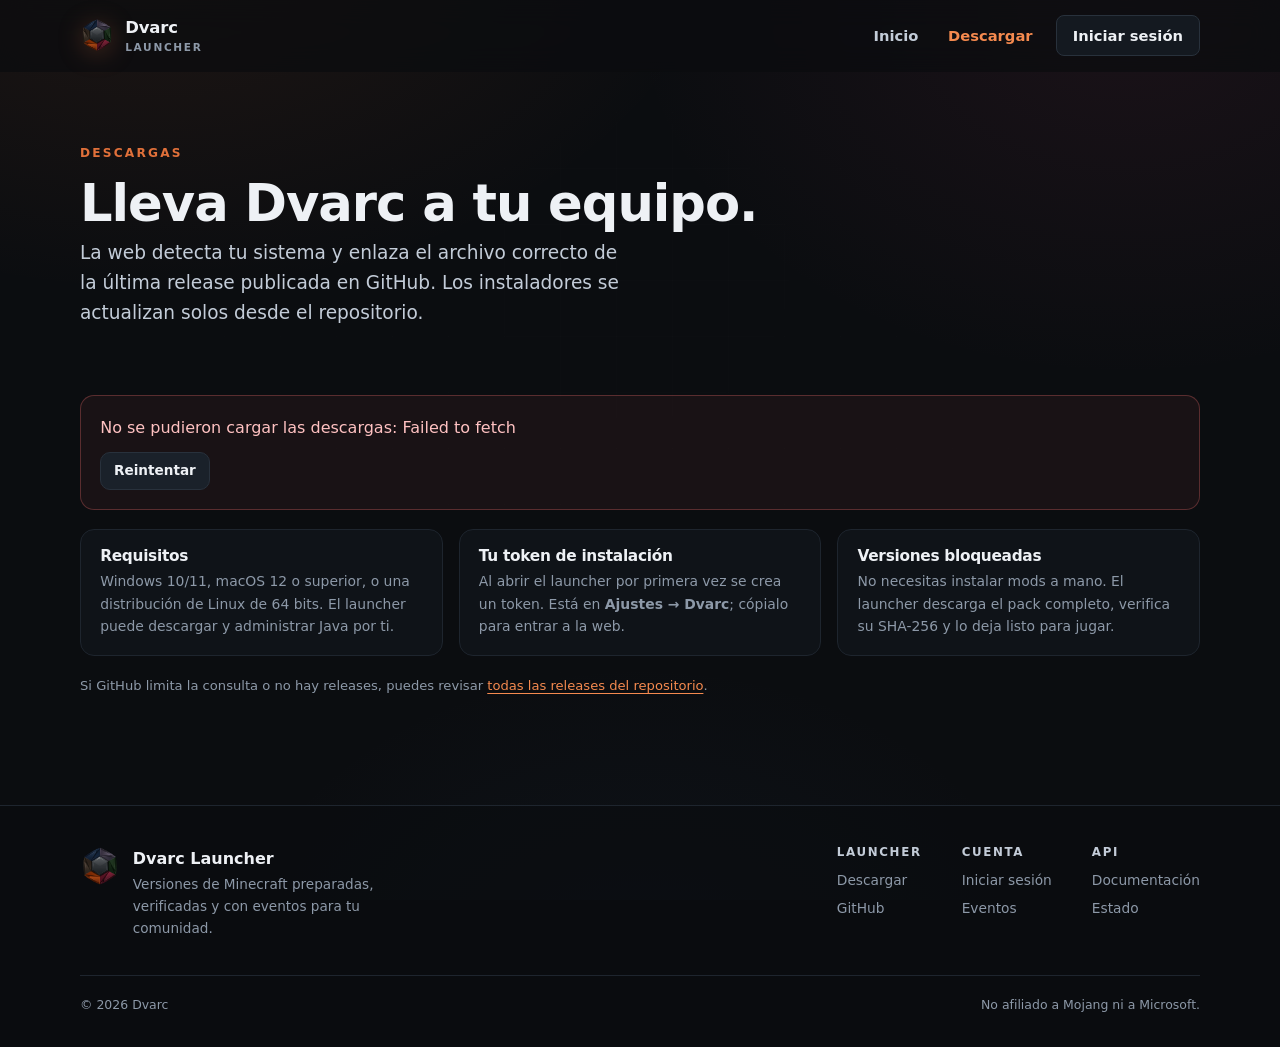
==== download.html @ 33a2f91e "Initial commit" ====
<!DOCTYPE html>
<html lang="es">
  <head>
    <meta charset="UTF-8" />
    <meta name="viewport" content="width=device-width, initial-scale=1.0" />
    <title>Descargar — Dvarc Launcher</title>
    <meta
      name="description"
      content="Descarga la última versión de Dvarc Launcher para Windows, macOS o Linux."
    />
    <meta name="theme-color" content="#0b0d10" />
    <link rel="icon" href="assets/img/favicon.ico" sizes="any" />
    <link rel="icon" type="image/png" href="assets/img/favicon.png" />
    <link rel="apple-touch-icon" href="assets/img/apple-touch-icon.png" />
    <link rel="stylesheet" href="assets/css/style.css" />
  </head>
  <body data-page="download">
    <a class="skip-link" href="#contenido">Saltar al contenido</a>

    <header class="site-header">
      <div class="container">
        <a class="brand" href="index.html" aria-label="Dvarc Launcher — inicio">
          <img src="assets/img/logo.png" alt="" width="34" height="34" />
          <span>Dvarc<small>Launcher</small></span>
        </a>
        <button
          class="nav-toggle"
          type="button"
          aria-expanded="false"
          aria-controls="site-nav"
          aria-label="Abrir menú de navegación"
        >
          <span></span>
        </button>
        <nav class="site-nav" id="site-nav" aria-label="Principal">
          <a href="index.html">Inicio</a>
          <a href="download.html">Descargar</a>
          <a href="panel.html" class="nav-cta" data-auth="in">Mi panel</a>
          <a href="login.html" class="nav-cta" data-auth="out">Iniciar sesión</a>
        </nav>
      </div>
    </header>

    <main id="contenido">
      <section class="page-head">
        <div class="container">
          <p class="eyebrow">Descargas</p>
          <h1>Lleva Dvarc a tu equipo.</h1>
          <p class="hero-lead">
            La web detecta tu sistema y enlaza el archivo correcto de la última release publicada en
            GitHub. Los instaladores se actualizan solos desde el repositorio.
          </p>
        </div>
      </section>

      <section class="section" style="padding-top: 0">
        <div class="container">
          <div class="os-tabs" id="os-tabs" role="tablist" aria-label="Sistema operativo"></div>
          <p id="release-status" class="hint" role="status" aria-live="polite" style="margin-bottom: 1rem">
            Buscando la última versión…
          </p>

          <div id="release-root" aria-live="polite">
            <div class="skeleton" style="height: 230px" aria-hidden="true"></div>
          </div>

          <details class="assets" id="asset-details" hidden>
            <summary>Ver todos los archivos de la release</summary>
            <div>
              <ul class="asset-list" id="asset-list"></ul>
            </div>
          </details>

          <div class="note-grid">
            <div class="note">
              <h3>Requisitos</h3>
              <p>
                Windows 10/11, macOS 12 o superior, o una distribución de Linux de 64 bits. El
                launcher puede descargar y administrar Java por ti.
              </p>
            </div>
            <div class="note">
              <h3>Tu token de instalación</h3>
              <p>
                Al abrir el launcher por primera vez se crea un token. Está en
                <strong>Ajustes → Dvarc</strong>; cópialo para entrar a la web.
              </p>
            </div>
            <div class="note">
              <h3>Versiones bloqueadas</h3>
              <p>
                No necesitas instalar mods a mano. El launcher descarga el pack completo, verifica su
                SHA-256 y lo deja listo para jugar.
              </p>
            </div>
          </div>

          <p class="hint" style="margin-top: 1.2rem">
            Si GitHub limita la consulta o no hay releases, puedes revisar
            <a href="https://github.com/devapurc/DvarcLauncher/releases" target="_blank" rel="noopener noreferrer"
              >todas las releases del repositorio</a
            >.
          </p>
        </div>
      </section>
    </main>

    <footer class="site-footer">
      <div class="container">
        <div class="footer-grid">
          <div class="footer-brand">
            <img src="assets/img/logo.png" alt="" width="40" height="40" />
            <div>
              <strong>Dvarc Launcher</strong>
              <p>Versiones de Minecraft preparadas, verificadas y con eventos para tu comunidad.</p>
            </div>
          </div>
          <div class="footer-links">
            <div>
              <h2>Launcher</h2>
              <a href="download.html">Descargar</a>
              <a href="https://github.com/devapurc/DvarcLauncher" target="_blank" rel="noopener noreferrer">GitHub</a>
            </div>
            <div>
              <h2>Cuenta</h2>
              <a href="login.html">Iniciar sesión</a>
              <a href="panel.html">Eventos</a>
            </div>
            <div>
              <h2>API</h2>
              <a href="https://dvarc.api.apurc.online/docs" target="_blank" rel="noopener noreferrer">Documentación</a>
              <a href="https://dvarc.api.apurc.online/api/v1/health" target="_blank" rel="noopener noreferrer">Estado</a>
            </div>
          </div>
        </div>
        <div class="footer-bottom">
          <span>© <span id="footer-year">2026</span> Dvarc</span>
          <span>No afiliado a Mojang ni a Microsoft.</span>
        </div>
      </div>
    </footer>

    <script src="assets/js/config.js" defer></script>
    <script src="assets/js/api.js" defer></script>
    <script src="assets/js/auth.js" defer></script>
    <script src="assets/js/events.js" defer></script>
    <script src="assets/js/download.js" defer></script>
    <script src="assets/js/main.js" defer></script>
  </body>
</html>
---- assets/css/style.css ----
/* Dvarc — estilos del sitio público
 * Paleta tomada del logo: carbón, óxido, vino, verde y azul profundo.
 */

:root {
  color-scheme: dark;

  --bg: #0b0d10;
  --bg-soft: #0f1318;
  --surface: #141920;
  --surface-raised: #1a212a;
  --surface-hover: #202833;
  --line: #28313c;
  --line-soft: #1e252e;

  --text: #eef1f5;
  --text-soft: #c3ccd8;
  --muted: #8d99a8;

  --accent: #e0703a;
  --accent-bright: #f58a4f;
  --accent-deep: #b04a1f;
  --wine: #a83e63;
  --green: #4c8a63;
  --navy: #3a5f92;
  --purple: #756090;

  --danger: #f26d6d;
  --ok: #5fd08a;

  --radius-sm: 8px;
  --radius: 14px;
  --radius-lg: 22px;

  --shadow: 0 24px 60px -30px rgb(0 0 0 / 0.9);
  --shadow-soft: 0 14px 40px -24px rgb(0 0 0 / 0.8);

  --font-sans: ui-sans-serif, system-ui, -apple-system, "Segoe UI", Roboto, "Helvetica Neue", Arial, sans-serif;
  --font-mono: ui-monospace, "Cascadia Code", "SFMono-Regular", Consolas, "Liberation Mono", monospace;

  --max-width: 1120px;
  --header-height: 72px;
}

*,
*::before,
*::after {
  box-sizing: border-box;
}

html {
  scroll-behavior: smooth;
  -webkit-text-size-adjust: 100%;
}

body {
  margin: 0;
  min-height: 100vh;
  background: var(--bg);
  color: var(--text);
  font-family: var(--font-sans);
  font-size: 16px;
  line-height: 1.6;
  -webkit-font-smoothing: antialiased;
  text-rendering: optimizeLegibility;
}

body::before {
  content: "";
  position: fixed;
  inset: 0;
  z-index: -2;
  pointer-events: none;
  background:
    radial-gradient(60rem 40rem at 12% -10%, rgb(224 112 58 / 0.10), transparent 60%),
    radial-gradient(50rem 38rem at 88% 0%, rgb(168 62 99 / 0.10), transparent 62%),
    radial-gradient(44rem 34rem at 50% 110%, rgb(58 95 146 / 0.08), transparent 60%),
    var(--bg);
}

body::after {
  content: "";
  position: fixed;
  inset: 0;
  z-index: -1;
  pointer-events: none;
  opacity: 0.35;
  background-image:
    linear-gradient(to right, rgb(255 255 255 / 0.028) 1px, transparent 1px),
    linear-gradient(to bottom, rgb(255 255 255 / 0.028) 1px, transparent 1px);
  background-size: 56px 56px;
  mask-image: radial-gradient(circle at 50% 30%, #000 0%, transparent 78%);
}

img,
svg {
  display: block;
  max-width: 100%;
}

a {
  color: var(--accent-bright);
  text-decoration-thickness: 1px;
  text-underline-offset: 3px;
}

a:hover {
  color: #ffb184;
}

h1,
h2,
h3,
h4 {
  margin: 0 0 0.5em;
  line-height: 1.12;
  letter-spacing: -0.02em;
  text-wrap: balance;
}

h1 {
  font-size: clamp(2.4rem, 6vw, 4.25rem);
  font-weight: 760;
}

h2 {
  font-size: clamp(1.7rem, 3.4vw, 2.5rem);
  font-weight: 720;
}

h3 {
  font-size: 1.18rem;
  font-weight: 660;
}

p {
  margin: 0 0 1em;
}

code,
pre {
  font-family: var(--font-mono);
}

:focus-visible {
  outline: 2px solid var(--accent-bright);
  outline-offset: 3px;
  border-radius: 4px;
}

::selection {
  background: rgb(224 112 58 / 0.35);
  color: #fff;
}

.container {
  width: min(100% - 2.5rem, var(--max-width));
  margin-inline: auto;
}

.skip-link {
  position: absolute;
  left: 1rem;
  top: -4rem;
  z-index: 100;
  padding: 0.65rem 1rem;
  background: var(--accent);
  color: #160a04;
  font-weight: 700;
  border-radius: var(--radius-sm);
  transition: top 150ms ease;
}

.skip-link:focus {
  top: 1rem;
  color: #160a04;
}

/* ---------------------------------------------------------------- header */

.site-header {
  position: sticky;
  top: 0;
  z-index: 40;
  height: var(--header-height);
  display: flex;
  align-items: center;
  border-bottom: 1px solid transparent;
  background: rgb(11 13 16 / 0.74);
  backdrop-filter: blur(14px);
  -webkit-backdrop-filter: blur(14px);
  transition: border-color 180ms ease, background 180ms ease;
}

.site-header.is-scrolled {
  border-bottom-color: var(--line-soft);
  background: rgb(11 13 16 / 0.92);
}

.site-header .container {
  display: flex;
  align-items: center;
  gap: 1.5rem;
}

.brand {
  display: inline-flex;
  align-items: center;
  gap: 0.7rem;
  color: var(--text);
  text-decoration: none;
  font-weight: 720;
  letter-spacing: -0.01em;
  white-space: nowrap;
}

.brand:hover {
  color: var(--text);
}

.brand img {
  width: 34px;
  height: 34px;
  filter: drop-shadow(0 4px 12px rgb(224 112 58 / 0.25));
}

.brand span {
  font-size: 1.03rem;
}

.brand small {
  display: block;
  margin-top: -3px;
  color: var(--muted);
  font-size: 0.66rem;
  font-weight: 600;
  letter-spacing: 0.16em;
  text-transform: uppercase;
}

.site-nav {
  display: flex;
  align-items: center;
  gap: 0.25rem;
  margin-left: auto;
}

.site-nav a {
  padding: 0.5rem 0.8rem;
  border-radius: 8px;
  color: var(--text-soft);
  font-size: 0.92rem;
  font-weight: 560;
  text-decoration: none;
  transition: color 140ms ease, background 140ms ease;
}

.site-nav a:hover {
  background: var(--surface);
  color: var(--text);
}

.site-nav a[aria-current="page"] {
  color: var(--accent-bright);
}

.site-nav .nav-cta {
  margin-left: 0.4rem;
  padding-inline: 1rem;
  border: 1px solid var(--line);
  background: var(--surface);
  color: var(--text);
}

.site-nav .nav-cta:hover {
  border-color: var(--accent-deep);
  background: var(--surface-raised);
  color: #fff;
}

.nav-toggle {
  display: none;
  margin-left: auto;
  width: 44px;
  height: 44px;
  padding: 0;
  border: 1px solid var(--line);
  border-radius: 10px;
  background: var(--surface);
  color: var(--text);
  cursor: pointer;
}

.nav-toggle span,
.nav-toggle::before,
.nav-toggle::after {
  display: block;
  width: 18px;
  height: 2px;
  margin: 4px auto;
  border-radius: 2px;
  background: currentColor;
  content: "";
  transition: transform 160ms ease, opacity 160ms ease;
}

.nav-toggle[aria-expanded="true"] span {
  opacity: 0;
}

.nav-toggle[aria-expanded="true"]::before {
  transform: translateY(6px) rotate(45deg);
}

.nav-toggle[aria-expanded="true"]::after {
  transform: translateY(-6px) rotate(-45deg);
}

[data-auth="in"],
[data-auth="out"] {
  display: none !important;
}

body.has-token [data-auth="in"] {
  display: inline-flex !important;
}

body:not(.has-token) [data-auth="out"] {
  display: inline-flex !important;
}

/* ------------------------------------------------------------------ hero */

.hero {
  position: relative;
  padding: clamp(3.5rem, 8vw, 7rem) 0 clamp(3rem, 6vw, 5rem);
  overflow: hidden;
}

.hero-grid {
  display: grid;
  grid-template-columns: minmax(0, 1.08fr) minmax(0, 0.92fr);
  align-items: center;
  gap: clamp(2rem, 5vw, 4.5rem);
}

.pill {
  display: inline-flex;
  align-items: center;
  gap: 0.5rem;
  margin-bottom: 1.35rem;
  padding: 0.36rem 0.8rem 0.36rem 0.45rem;
  border: 1px solid var(--line);
  border-radius: 999px;
  background: rgb(20 25 32 / 0.8);
  color: var(--text-soft);
  font-size: 0.8rem;
  font-weight: 560;
}

.pill-dot {
  width: 8px;
  height: 8px;
  border-radius: 50%;
  background: var(--muted);
  box-shadow: 0 0 0 4px rgb(141 153 168 / 0.12);
}

.pill-dot[data-state="ok"] {
  background: var(--ok);
  box-shadow: 0 0 0 4px rgb(95 208 138 / 0.14);
}

.pill-dot[data-state="down"] {
  background: var(--danger);
  box-shadow: 0 0 0 4px rgb(242 109 109 / 0.14);
}

.hero h1 em {
  font-style: normal;
  background: linear-gradient(105deg, var(--accent-bright) 0%, #e4a06a 38%, var(--wine) 74%, var(--purple) 100%);
  -webkit-background-clip: text;
  background-clip: text;
  color: transparent;
}

.hero-lead {
  max-width: 34rem;
  margin-bottom: 2rem;
  color: var(--text-soft);
  font-size: clamp(1.02rem, 1.5vw, 1.16rem);
}

.hero-actions {
  display: flex;
  flex-wrap: wrap;
  gap: 0.8rem;
  margin-bottom: 1.8rem;
}

.hero-meta {
  display: flex;
  flex-wrap: wrap;
  gap: 0.5rem 1.4rem;
  margin: 0;
  padding: 0;
  list-style: none;
  color: var(--muted);
  font-size: 0.87rem;
}

.hero-meta li {
  display: inline-flex;
  align-items: center;
  gap: 0.45rem;
}

.hero-meta svg {
  width: 15px;
  height: 15px;
  color: var(--accent);
}

/* Logo + órbitas */

.hero-art {
  position: relative;
  display: grid;
  place-items: center;
  min-height: 360px;
  isolation: isolate;
}

.hero-art::before {
  content: "";
  position: absolute;
  width: min(90%, 460px);
  aspect-ratio: 1;
  border-radius: 50%;
  background: radial-gradient(circle, rgb(224 112 58 / 0.16), transparent 66%);
  filter: blur(8px);
  z-index: -1;
}

.hero-logo {
  width: min(80%, 360px);
  filter: drop-shadow(0 30px 50px rgb(0 0 0 / 0.55));
  animation: float 9s ease-in-out infinite;
}

.hero-ring {
  position: absolute;
  width: min(92%, 430px);
  aspect-ratio: 1;
  border: 1px dashed rgb(255 255 255 / 0.13);
  border-radius: 50%;
  animation: spin 60s linear infinite;
}

.hero-ring::after {
  content: "";
  position: absolute;
  inset: 11%;
  border: 1px solid rgb(255 255 255 / 0.07);
  border-radius: 50%;
}

.hero-tag {
  position: absolute;
  z-index: 2;
  display: inline-flex;
  align-items: center;
  gap: 0.4rem;
  padding: 0.4rem 0.7rem;
  border: 1px solid var(--line);
  border-radius: 8px;
  background: rgb(20 25 32 / 0.88);
  box-shadow: var(--shadow-soft);
  color: var(--text-soft);
  font-size: 0.75rem;
  font-weight: 620;
  letter-spacing: 0.01em;
  backdrop-filter: blur(6px);
}

.hero-tag::before {
  content: "";
  width: 6px;
  height: 6px;
  border-radius: 50%;
  background: currentColor;
}

.hero-tag.tag-a {
  top: 12%;
  left: 2%;
  color: var(--accent-bright);
}

.hero-tag.tag-b {
  top: 42%;
  right: -1%;
  color: #d97d9a;
}

.hero-tag.tag-c {
  bottom: 12%;
  left: 9%;
  color: #7fc096;
}

@keyframes float {
  0%,
  100% {
    transform: translateY(-6px);
  }
  50% {
    transform: translateY(8px);
  }
}

@keyframes spin {
  to {
    transform: rotate(360deg);
  }
}

@media (prefers-reduced-motion: reduce) {
  *,
  *::before,
  *::after {
    animation-duration: 0.001ms !important;
    animation-iteration-count: 1 !important;
    transition-duration: 0.001ms !important;
    scroll-behavior: auto !important;
  }
}

/* --------------------------------------------------------------- sections */

.section {
  padding: clamp(3rem, 6vw, 5rem) 0;
}

.section-head {
  display: flex;
  flex-wrap: wrap;
  align-items: end;
  justify-content: space-between;
  gap: 1rem;
  margin-bottom: 2.2rem;
}

.section-head p {
  max-width: 34rem;
  margin: 0;
  color: var(--muted);
}

.eyebrow {
  margin-bottom: 0.7rem;
  color: var(--accent);
  font-size: 0.76rem;
  font-weight: 720;
  letter-spacing: 0.18em;
  text-transform: uppercase;
}

.card-grid {
  display: grid;
  grid-template-columns: repeat(auto-fit, minmax(260px, 1fr));
  gap: 1rem;
}

.card {
  position: relative;
  padding: 1.5rem;
  border: 1px solid var(--line-soft);
  border-radius: var(--radius);
  background: linear-gradient(160deg, var(--surface) 0%, var(--bg-soft) 100%);
  box-shadow: var(--shadow-soft);
  overflow: hidden;
}

.card::before {
  content: "";
  position: absolute;
  inset: 0 0 auto;
  height: 2px;
  background: linear-gradient(90deg, var(--accent), transparent);
  opacity: 0.7;
}

.card--wine::before {
  background: linear-gradient(90deg, var(--wine), transparent);
}

.card--green::before {
  background: linear-gradient(90deg, var(--green), transparent);
}

.card--navy::before {
  background: linear-gradient(90deg, var(--navy), transparent);
}

.card p {
  margin-bottom: 0;
  color: var(--muted);
  font-size: 0.94rem;
}

.card-icon {
  display: grid;
  place-items: center;
  width: 42px;
  height: 42px;
  margin-bottom: 1rem;
  border: 1px solid var(--line);
  border-radius: 10px;
  background: var(--surface-raised);
  color: var(--accent-bright);
}

.card--wine .card-icon {
  color: #d97d9a;
}

.card--green .card-icon {
  color: #7fc096;
}

.card--navy .card-icon {
  color: #85a9d8;
}

.card-icon svg {
  width: 21px;
  height: 21px;
}

/* Pasos */

.steps {
  display: grid;
  grid-template-columns: repeat(auto-fit, minmax(240px, 1fr));
  gap: 1rem;
  margin: 0;
  padding: 0;
  list-style: none;
  counter-reset: step;
}

.step {
  position: relative;
  padding: 1.4rem 1.4rem 1.4rem 1.5rem;
  border: 1px solid var(--line-soft);
  border-radius: var(--radius);
  background: var(--bg-soft);
}

.step::before {
  counter-increment: step;
  content: "0" counter(step);
  display: block;
  margin-bottom: 0.8rem;
  color: var(--accent);
  font-family: var(--font-mono);
  font-size: 0.8rem;
  letter-spacing: 0.12em;
}

.step p {
  margin: 0;
  color: var(--muted);
  font-size: 0.92rem;
}

/* Banda CTA */

.cta-band {
  position: relative;
  display: flex;
  flex-wrap: wrap;
  align-items: center;
  justify-content: space-between;
  gap: 1.5rem;
  padding: clamp(1.6rem, 4vw, 2.6rem);
  border: 1px solid var(--line);
  border-radius: var(--radius-lg);
  background:
    linear-gradient(120deg, rgb(224 112 58 / 0.13), transparent 46%),
    linear-gradient(300deg, rgb(168 62 99 / 0.12), transparent 48%),
    var(--surface);
  box-shadow: var(--shadow);
  overflow: hidden;
}

.cta-band h2 {
  margin-bottom: 0.25rem;
  font-size: clamp(1.4rem, 2.6vw, 2rem);
}

.cta-band p {
  margin: 0;
  color: var(--muted);
}

.cta-actions {
  display: flex;
  flex-wrap: wrap;
  gap: 0.7rem;
}

/* --------------------------------------------------------------- buttons */

.btn {
  --btn-bg: var(--surface-raised);
  --btn-fg: var(--text);
  --btn-border: var(--line);
  display: inline-flex;
  align-items: center;
  justify-content: center;
  gap: 0.5rem;
  min-height: 46px;
  padding: 0.65rem 1.15rem;
  border: 1px solid var(--btn-border);
  border-radius: 10px;
  background: var(--btn-bg);
  color: var(--btn-fg);
  font: inherit;
  font-size: 0.94rem;
  font-weight: 640;
  text-decoration: none;
  cursor: pointer;
  transition: transform 120ms ease, background 140ms ease, border-color 140ms ease, box-shadow 140ms ease;
}

.btn:hover {
  background: var(--surface-hover);
  color: var(--text);
  transform: translateY(-1px);
}

.btn:active {
  transform: translateY(0);
}

.btn svg {
  width: 17px;
  height: 17px;
}

.btn-primary {
  --btn-bg: linear-gradient(180deg, var(--accent-bright), var(--accent-deep));
  --btn-fg: #1b0c04;
  --btn-border: transparent;
  box-shadow: 0 10px 30px -12px rgb(224 112 58 / 0.55);
}

.btn-primary:hover {
  background: linear-gradient(180deg, #ffa269, #c65626);
  color: #1b0c04;
  box-shadow: 0 14px 34px -12px rgb(224 112 58 / 0.7);
}

.btn-ghost {
  --btn-bg: transparent;
}

.btn-sm {
  min-height: 38px;
  padding: 0.4rem 0.8rem;
  font-size: 0.85rem;
}

.btn[disabled],
.btn[aria-disabled="true"] {
  opacity: 0.55;
  cursor: not-allowed;
  transform: none;
}

/* ----------------------------------------------------------------- forms */

.field {
  display: grid;
  gap: 0.45rem;
  margin-bottom: 1.05rem;
}

.field label {
  color: var(--text-soft);
  font-size: 0.88rem;
  font-weight: 620;
}

.input {
  width: 100%;
  min-height: 46px;
  padding: 0.65rem 0.85rem;
  border: 1px solid var(--line);
  border-radius: 10px;
  background: var(--bg-soft);
  color: var(--text);
  font: inherit;
  font-size: 0.94rem;
  transition: border-color 140ms ease, box-shadow 140ms ease;
}

.input::placeholder {
  color: #6c7786;
}

.input:focus {
  border-color: var(--accent-deep);
  outline: none;
  box-shadow: 0 0 0 3px rgb(224 112 58 / 0.18);
}

.input[readonly] {
  color: var(--text-soft);
}

.input-mono {
  font-family: var(--font-mono);
  font-size: 0.86rem;
  letter-spacing: 0.02em;
}

.input-row {
  display: flex;
  gap: 0.55rem;
}

.input-row .input {
  flex: 1;
}

.hint {
  margin: 0;
  color: var(--muted);
  font-size: 0.82rem;
}

.checkbox {
  display: inline-flex;
  align-items: center;
  gap: 0.5rem;
  color: var(--text-soft);
  font-size: 0.88rem;
  cursor: pointer;
  user-select: none;
}

.checkbox input {
  width: 17px;
  height: 17px;
  accent-color: var(--accent);
}

/* ------------------------------------------------------------ auth layout */

.auth-wrap {
  display: grid;
  place-items: center;
  min-height: calc(100vh - var(--header-height));
  padding: clamp(2rem, 6vw, 4.5rem) 0;
}

.auth-card {
  width: min(100%, 470px);
  padding: clamp(1.5rem, 4vw, 2.4rem);
  border: 1px solid var(--line);
  border-radius: var(--radius-lg);
  background: linear-gradient(170deg, var(--surface) 0%, var(--bg-soft) 100%);
  box-shadow: var(--shadow);
}

.auth-logo {
  width: 64px;
  height: 64px;
  margin-bottom: 1.2rem;
  filter: drop-shadow(0 8px 20px rgb(224 112 58 / 0.25));
}

.auth-card h1 {
  margin-bottom: 0.35rem;
  font-size: clamp(1.6rem, 4vw, 2rem);
}

.auth-card .hero-lead {
  margin-bottom: 1.6rem;
  font-size: 0.95rem;
}

.auth-links {
  display: flex;
  flex-wrap: wrap;
  justify-content: space-between;
  gap: 0.75rem;
  margin-top: 1.4rem;
  padding-top: 1.2rem;
  border-top: 1px solid var(--line-soft);
  font-size: 0.86rem;
}

.auth-links a {
  color: var(--text-soft);
  text-decoration: none;
}

.auth-links a:hover {
  color: var(--accent-bright);
}

/* --------------------------------------------------------------- alerts */

.alert {
  display: flex;
  gap: 0.65rem;
  margin: 0 0 1.1rem;
  padding: 0.85rem 1rem;
  border: 1px solid var(--line);
  border-radius: 10px;
  background: var(--surface-raised);
  color: var(--text-soft);
  font-size: 0.88rem;
}

.alert[hidden] {
  display: none;
}

.alert svg {
  flex: none;
  width: 18px;
  height: 18px;
  margin-top: 2px;
}

.alert-error {
  border-color: rgb(242 109 109 / 0.35);
  background: rgb(242 109 109 / 0.08);
  color: #ffc2c2;
}

.alert-error svg {
  color: var(--danger);
}

.alert-info {
  border-color: rgb(224 112 58 / 0.3);
  background: rgb(224 112 58 / 0.07);
}

.alert-info svg {
  color: var(--accent-bright);
}

.alert-ok {
  border-color: rgb(95 208 138 / 0.3);
  background: rgb(95 208 138 / 0.07);
}

.alert-ok svg {
  color: var(--ok);
}

/* ------------------------------------------------------------- dashboard */

.dashboard {
  padding: clamp(2rem, 5vw, 3.5rem) 0 clamp(3rem, 6vw, 5rem);
}

.dash-head {
  display: flex;
  flex-wrap: wrap;
  align-items: center;
  justify-content: space-between;
  gap: 1rem;
  margin-bottom: 2rem;
}

.dash-head h1 {
  margin-bottom: 0.25rem;
  font-size: clamp(1.8rem, 4vw, 2.6rem);
}

.dash-head p {
  margin: 0;
  color: var(--muted);
}

.user-chip {
  display: inline-flex;
  align-items: center;
  gap: 0.6rem;
  padding: 0.45rem 0.8rem 0.45rem 0.5rem;
  border: 1px solid var(--line);
  border-radius: 999px;
  background: var(--surface);
  color: var(--text-soft);
  font-size: 0.86rem;
  font-weight: 600;
}

.user-chip .avatar {
  display: grid;
  place-items: center;
  width: 27px;
  height: 27px;
  border-radius: 50%;
  background: linear-gradient(140deg, var(--accent), var(--wine));
  color: #1b0c04;
  font-size: 0.72rem;
  font-weight: 800;
  text-transform: uppercase;
}

.token-bar {
  display: grid;
  grid-template-columns: minmax(0, 1fr) auto;
  gap: 1rem;
  align-items: center;
  margin-bottom: 2.4rem;
  padding: 1rem 1.15rem;
  border: 1px solid var(--line-soft);
  border-radius: var(--radius);
  background: var(--bg-soft);
}

.token-bar .token-label {
  margin: 0 0 0.25rem;
  color: var(--muted);
  font-size: 0.74rem;
  font-weight: 700;
  letter-spacing: 0.14em;
  text-transform: uppercase;
}

.token-bar code {
  display: block;
  overflow: hidden;
  color: var(--text-soft);
  font-size: 0.86rem;
  text-overflow: ellipsis;
  white-space: nowrap;
}

.token-bar .token-actions {
  display: flex;
  gap: 0.5rem;
}

.panel-section {
  margin-bottom: clamp(2.4rem, 5vw, 3.6rem);
}

.panel-section .section-head {
  margin-bottom: 1.3rem;
}

.panel-section .section-head h2 {
  margin: 0;
  font-size: clamp(1.35rem, 2.4vw, 1.75rem);
}

.filters {
  display: inline-flex;
  gap: 0.25rem;
  padding: 0.25rem;
  border: 1px solid var(--line);
  border-radius: 10px;
  background: var(--bg-soft);
}

.filters button {
  padding: 0.35rem 0.7rem;
  border: 0;
  border-radius: 7px;
  background: transparent;
  color: var(--muted);
  font: inherit;
  font-size: 0.82rem;
  font-weight: 600;
  cursor: pointer;
}

.filters button[aria-pressed="true"] {
  background: var(--surface-raised);
  color: var(--text);
}

/* Tarjetas de evento */

.event-list {
  display: grid;
  gap: 0.8rem;
}

.event-card {
  display: grid;
  grid-template-columns: 76px minmax(0, 1fr) auto;
  gap: 1.15rem;
  align-items: center;
  padding: 1.1rem 1.2rem;
  border: 1px solid var(--line-soft);
  border-radius: var(--radius);
  background: linear-gradient(140deg, var(--surface) 0%, var(--bg-soft) 100%);
  transition: border-color 160ms ease, transform 160ms ease;
}

.event-card:hover {
  border-color: var(--line);
  transform: translateY(-1px);
}

.event-date {
  display: grid;
  place-items: center;
  padding: 0.55rem 0.3rem;
  border: 1px solid var(--line);
  border-radius: 10px;
  background: var(--bg);
  text-align: center;
}

.event-date .month {
  color: var(--accent);
  font-size: 0.68rem;
  font-weight: 750;
  letter-spacing: 0.14em;
  text-transform: uppercase;
}

.event-date .day {
  color: var(--text);
  font-size: 1.5rem;
  font-weight: 720;
  line-height: 1.1;
}

.event-body {
  min-width: 0;
}

.event-body h3 {
  margin-bottom: 0.18rem;
}

.event-body p {
  margin: 0;
  color: var(--muted);
  font-size: 0.9rem;
  overflow-wrap: anywhere;
}

.event-meta {
  display: flex;
  flex-wrap: wrap;
  align-items: center;
  gap: 0.5rem 0.9rem;
  margin-top: 0.4rem;
  color: var(--text-soft);
  font-size: 0.8rem;
}

.badge {
  display: inline-flex;
  align-items: center;
  gap: 0.3rem;
  padding: 0.12rem 0.5rem;
  border: 1px solid var(--line);
  border-radius: 999px;
  background: var(--surface-raised);
  color: var(--text-soft);
  font-size: 0.72rem;
  font-weight: 650;
}

.badge-soon {
  border-color: rgb(224 112 58 / 0.35);
  background: rgb(224 112 58 / 0.1);
  color: var(--accent-bright);
}

.badge-past {
  color: var(--muted);
}

/* Tarjetas de versión */

.version-grid {
  display: grid;
  grid-template-columns: repeat(auto-fill, minmax(280px, 1fr));
  gap: 1rem;
}

.version-card {
  display: flex;
  flex-direction: column;
  gap: 0.9rem;
  padding: 1.2rem;
  border: 1px solid var(--line-soft);
  border-radius: var(--radius);
  background: linear-gradient(150deg, var(--surface) 0%, var(--bg-soft) 100%);
}

.version-head {
  display: flex;
  gap: 0.9rem;
  align-items: center;
}

.version-icon {
  display: grid;
  flex: none;
  place-items: center;
  width: 48px;
  height: 48px;
  border: 1px solid var(--line);
  border-radius: 11px;
  background: var(--bg);
  color: var(--accent-bright);
  font-weight: 800;
  text-transform: uppercase;
}

.version-icon img {
  width: 100%;
  height: 100%;
  border-radius: 10px;
  object-fit: cover;
}

.version-head h3 {
  margin: 0;
  font-size: 1.02rem;
}

.version-head p {
  margin: 0;
  color: var(--muted);
  font-size: 0.8rem;
}

.version-card > p {
  flex: 1;
  margin: 0;
  color: var(--muted);
  font-size: 0.9rem;
}

.version-tags {
  display: flex;
  flex-wrap: wrap;
  gap: 0.4rem;
}

.version-foot {
  display: flex;
  align-items: center;
  justify-content: space-between;
  gap: 0.6rem;
  padding-top: 0.8rem;
  border-top: 1px solid var(--line-soft);
  color: var(--muted);
  font-size: 0.78rem;
}

.version-foot .hint {
  font-size: 0.76rem;
}

/* Esqueletos y estados */

.skeleton {
  border: 1px solid var(--line-soft);
  border-radius: var(--radius);
  background: linear-gradient(100deg, var(--surface) 30%, var(--surface-raised) 50%, var(--surface) 70%);
  background-size: 200% 100%;
  animation: shimmer 1.3s linear infinite;
}

.skeleton-event {
  height: 104px;
}

.skeleton-version {
  height: 200px;
}

@keyframes shimmer {
  to {
    background-position: -200% 0;
  }
}

.empty {
  display: grid;
  place-items: center;
  gap: 0.35rem;
  padding: 2.4rem 1.5rem;
  border: 1px dashed var(--line);
  border-radius: var(--radius);
  background: var(--bg-soft);
  color: var(--muted);
  text-align: center;
}

.empty strong {
  color: var(--text-soft);
  font-weight: 650;
}

.empty p {
  margin: 0;
  font-size: 0.9rem;
}

.error-box {
  padding: 1.2rem;
  border: 1px solid rgb(242 109 109 / 0.3);
  border-radius: var(--radius);
  background: rgb(242 109 109 / 0.06);
  color: #ffc2c2;
}

.error-box p {
  margin: 0 0 0.7rem;
}

/* ------------------------------------------------------------- descargas */

.page-head {
  padding: clamp(2.5rem, 6vw, 4.5rem) 0 1rem;
}

.page-head h1 {
  margin-bottom: 0.4rem;
  font-size: clamp(2rem, 5vw, 3.2rem);
}

.page-head .hero-lead {
  margin-bottom: 0;
}

.os-tabs {
  display: flex;
  flex-wrap: wrap;
  gap: 0.4rem;
  margin: 2rem 0 1.2rem;
}

.os-tab {
  display: inline-flex;
  align-items: center;
  gap: 0.45rem;
  padding: 0.5rem 0.9rem;
  border: 1px solid var(--line);
  border-radius: 9px;
  background: transparent;
  color: var(--muted);
  font: inherit;
  font-size: 0.88rem;
  font-weight: 600;
  cursor: pointer;
}

.os-tab svg {
  width: 16px;
  height: 16px;
}

.os-tab:hover {
  background: var(--surface);
  color: var(--text);
}

.os-tab[aria-selected="true"] {
  border-color: var(--accent-deep);
  background: var(--surface-raised);
  color: var(--text);
}

.download-card {
  display: grid;
  grid-template-columns: minmax(0, 1.4fr) minmax(0, 1fr);
  gap: 1.5rem;
  padding: clamp(1.3rem, 3vw, 2rem);
  border: 1px solid var(--line);
  border-radius: var(--radius-lg);
  background:
    linear-gradient(125deg, rgb(224 112 58 / 0.10), transparent 50%),
    var(--surface);
  box-shadow: var(--shadow);
}

.download-card h2 {
  margin-bottom: 0.3rem;
  font-size: 1.4rem;
}

.download-meta {
  display: grid;
  gap: 0.5rem;
  margin: 0;
  padding: 0;
  list-style: none;
  font-size: 0.85rem;
}

.download-meta li {
  display: flex;
  justify-content: space-between;
  gap: 1rem;
  padding-bottom: 0.5rem;
  border-bottom: 1px solid var(--line-soft);
  color: var(--muted);
}

.download-meta strong {
  color: var(--text-soft);
  font-weight: 620;
  text-align: right;
  overflow-wrap: anywhere;
}

.download-actions {
  display: flex;
  flex-wrap: wrap;
  gap: 0.7rem;
  margin-top: 1.2rem;
}

.asset-list {
  margin: 0;
  padding: 0;
  list-style: none;
}

.asset-list li {
  display: flex;
  flex-wrap: wrap;
  align-items: center;
  justify-content: space-between;
  gap: 0.5rem;
  padding: 0.65rem 0;
  border-bottom: 1px solid var(--line-soft);
  font-size: 0.86rem;
}

.asset-list li:last-child {
  border-bottom: 0;
}

.asset-list a {
  font-family: var(--font-mono);
  font-size: 0.8rem;
  overflow-wrap: anywhere;
}

details.assets {
  margin-top: 1.2rem;
  border: 1px solid var(--line-soft);
  border-radius: var(--radius);
  background: var(--bg-soft);
}

details.assets summary {
  padding: 0.8rem 1rem;
  color: var(--text-soft);
  font-size: 0.88rem;
  font-weight: 620;
  cursor: pointer;
}

details.assets > div {
  padding: 0 1rem 0.4rem;
}

.note-grid {
  display: grid;
  grid-template-columns: repeat(auto-fit, minmax(240px, 1fr));
  gap: 1rem;
  margin-top: 1.2rem;
}

.note {
  padding: 1.1rem 1.2rem;
  border: 1px solid var(--line-soft);
  border-radius: var(--radius);
  background: var(--bg-soft);
}

.note h3 {
  margin-bottom: 0.35rem;
  font-size: 0.96rem;
}

.note p {
  margin: 0;
  color: var(--muted);
  font-size: 0.87rem;
}

/* --------------------------------------------------------------- footer */

.site-footer {
  margin-top: 2rem;
  padding: 2.5rem 0 2rem;
  border-top: 1px solid var(--line-soft);
  background: rgb(11 13 16 / 0.6);
}

.footer-grid {
  display: flex;
  flex-wrap: wrap;
  justify-content: space-between;
  gap: 2rem;
}

.footer-brand {
  display: flex;
  align-items: flex-start;
  gap: 0.8rem;
  max-width: 22rem;
}

.footer-brand img {
  width: 40px;
  height: 40px;
}

.footer-brand p {
  margin: 0.2rem 0 0;
  color: var(--muted);
  font-size: 0.85rem;
}

.footer-links {
  display: flex;
  flex-wrap: wrap;
  gap: 2.5rem;
}

.footer-links div {
  display: grid;
  align-content: start;
  gap: 0.4rem;
}

.footer-links h2 {
  margin: 0 0 0.2rem;
  color: var(--text-soft);
  font-size: 0.74rem;
  font-weight: 700;
  letter-spacing: 0.14em;
  text-transform: uppercase;
}

.footer-links a {
  color: var(--muted);
  font-size: 0.86rem;
  text-decoration: none;
}

.footer-links a:hover {
  color: var(--accent-bright);
}

.footer-bottom {
  display: flex;
  flex-wrap: wrap;
  justify-content: space-between;
  gap: 0.5rem;
  margin-top: 2.2rem;
  padding-top: 1.2rem;
  border-top: 1px solid var(--line-soft);
  color: var(--muted);
  font-size: 0.78rem;
}

/* ------------------------------------------------------------- utilities */

.sr-only {
  position: absolute;
  width: 1px;
  height: 1px;
  padding: 0;
  margin: -1px;
  overflow: hidden;
  clip: rect(0, 0, 0, 0);
  white-space: nowrap;
  border: 0;
}

[hidden] {
  display: none !important;
}

.text-accent {
  color: var(--accent-bright);
}

.text-muted {
  color: var(--muted);
}

.mono {
  font-family: var(--font-mono);
}

/* ----------------------------------------------------------- responsive */

@media (max-width: 860px) {
  .hero-grid {
    grid-template-columns: 1fr;
    text-align: left;
  }

  .hero-art {
    order: -1;
    min-height: 300px;
  }

  .hero-logo {
    width: min(64%, 280px);
  }

  .hero-ring {
    width: min(76%, 330px);
  }

  .download-card {
    grid-template-columns: 1fr;
  }
}

@media (max-width: 720px) {
  :root {
    --header-height: 64px;
  }

  .nav-toggle {
    display: block;
  }

  .site-nav {
    position: absolute;
    top: var(--header-height);
    left: 0;
    right: 0;
    display: none;
    flex-direction: column;
    align-items: stretch;
    gap: 0.15rem;
    padding: 0.75rem 1.25rem 1rem;
    border-bottom: 1px solid var(--line);
    background: rgb(11 13 16 / 0.98);
    box-shadow: var(--shadow);
  }

  .site-nav.is-open {
    display: flex;
  }

  .site-nav a {
    padding: 0.65rem 0.7rem;
  }

  .site-nav .nav-cta {
    margin: 0.4rem 0 0;
    text-align: center;
  }

  .event-card {
    grid-template-columns: 62px minmax(0, 1fr);
    gap: 0.9rem;
  }

  .event-card > .btn {
    grid-column: 1 / -1;
    width: 100%;
  }

  .token-bar {
    grid-template-columns: 1fr;
  }

  .token-bar .token-actions {
    flex-wrap: wrap;
  }

  .token-bar .token-actions .btn {
    flex: 1;
  }

  .dash-head {
    align-items: flex-start;
  }
}

@media (max-width: 420px) {
  .container {
    width: min(100% - 1.6rem, var(--max-width));
  }

  .hero-actions .btn {
    width: 100%;
  }

  .hero-tag.tag-b {
    right: 0;
  }
}
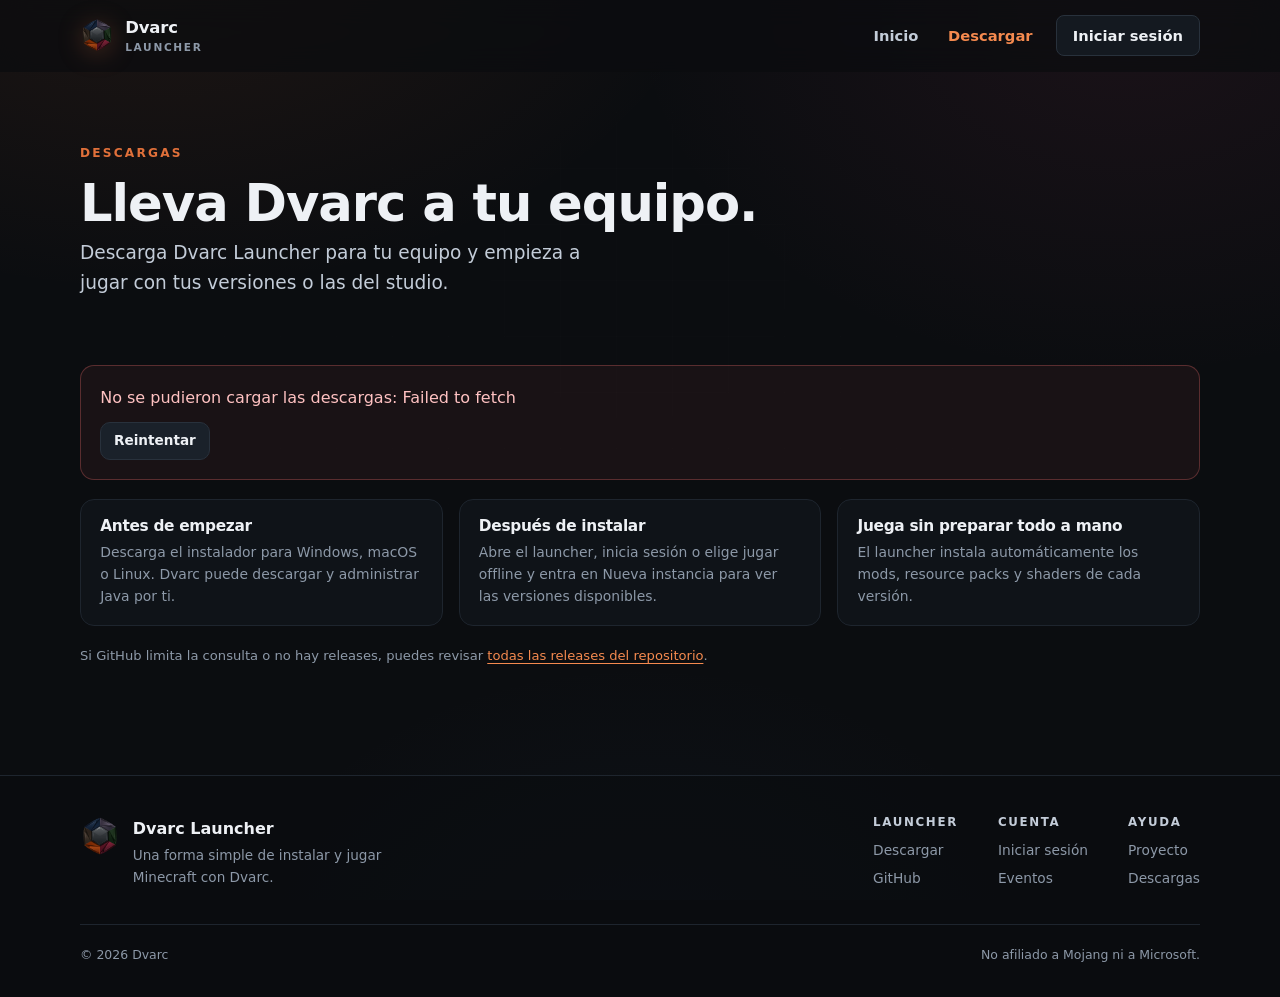
==== commit f1f2e59f: "Page info change chore: changed most of the text of the pages." ====
--- a/download.html
+++ b/download.html
@@ -47,8 +47,7 @@
           <p class="eyebrow">Descargas</p>
           <h1>Lleva Dvarc a tu equipo.</h1>
           <p class="hero-lead">
-            La web detecta tu sistema y enlaza el archivo correcto de la última release publicada en
-            GitHub. Los instaladores se actualizan solos desde el repositorio.
+            Descarga Dvarc Launcher para tu equipo y empieza a jugar con tus versiones o las del studio.
           </p>
         </div>
       </section>
@@ -73,24 +72,24 @@
 
           <div class="note-grid">
             <div class="note">
-              <h3>Requisitos</h3>
+              <h3>Antes de empezar</h3>
               <p>
-                Windows 10/11, macOS 12 o superior, o una distribución de Linux de 64 bits. El
-                launcher puede descargar y administrar Java por ti.
+                Descarga el instalador para Windows, macOS o Linux. Dvarc puede descargar y
+                administrar Java por ti.
               </p>
             </div>
             <div class="note">
-              <h3>Tu token de instalación</h3>
+              <h3>Después de instalar</h3>
               <p>
-                Al abrir el launcher por primera vez se crea un token. Está en
-                <strong>Ajustes → Dvarc</strong>; cópialo para entrar a la web.
+                Abre el launcher, inicia sesión o elige jugar offline y entra en Nueva instancia
+                para ver las versiones disponibles.
               </p>
             </div>
             <div class="note">
-              <h3>Versiones bloqueadas</h3>
+              <h3>Juega sin preparar todo a mano</h3>
               <p>
-                No necesitas instalar mods a mano. El launcher descarga el pack completo, verifica su
-                SHA-256 y lo deja listo para jugar.
+                El launcher instala automáticamente los mods, resource packs y shaders de cada
+                versión.
               </p>
             </div>
           </div>
@@ -112,7 +111,7 @@
             <img src="assets/img/logo.png" alt="" width="40" height="40" />
             <div>
               <strong>Dvarc Launcher</strong>
-              <p>Versiones de Minecraft preparadas, verificadas y con eventos para tu comunidad.</p>
+              <p>Una forma simple de instalar y jugar Minecraft con Dvarc.</p>
             </div>
           </div>
           <div class="footer-links">
@@ -127,9 +126,9 @@
               <a href="panel.html">Eventos</a>
             </div>
             <div>
-              <h2>API</h2>
-              <a href="https://dvarc.api.apurc.online/docs" target="_blank" rel="noopener noreferrer">Documentación</a>
-              <a href="https://dvarc.api.apurc.online/api/v1/health" target="_blank" rel="noopener noreferrer">Estado</a>
+              <h2>Ayuda</h2>
+              <a href="https://github.com/devapurc/DvarcLauncher" target="_blank" rel="noopener noreferrer">Proyecto</a>
+              <a href="download.html">Descargas</a>
             </div>
           </div>
         </div>
